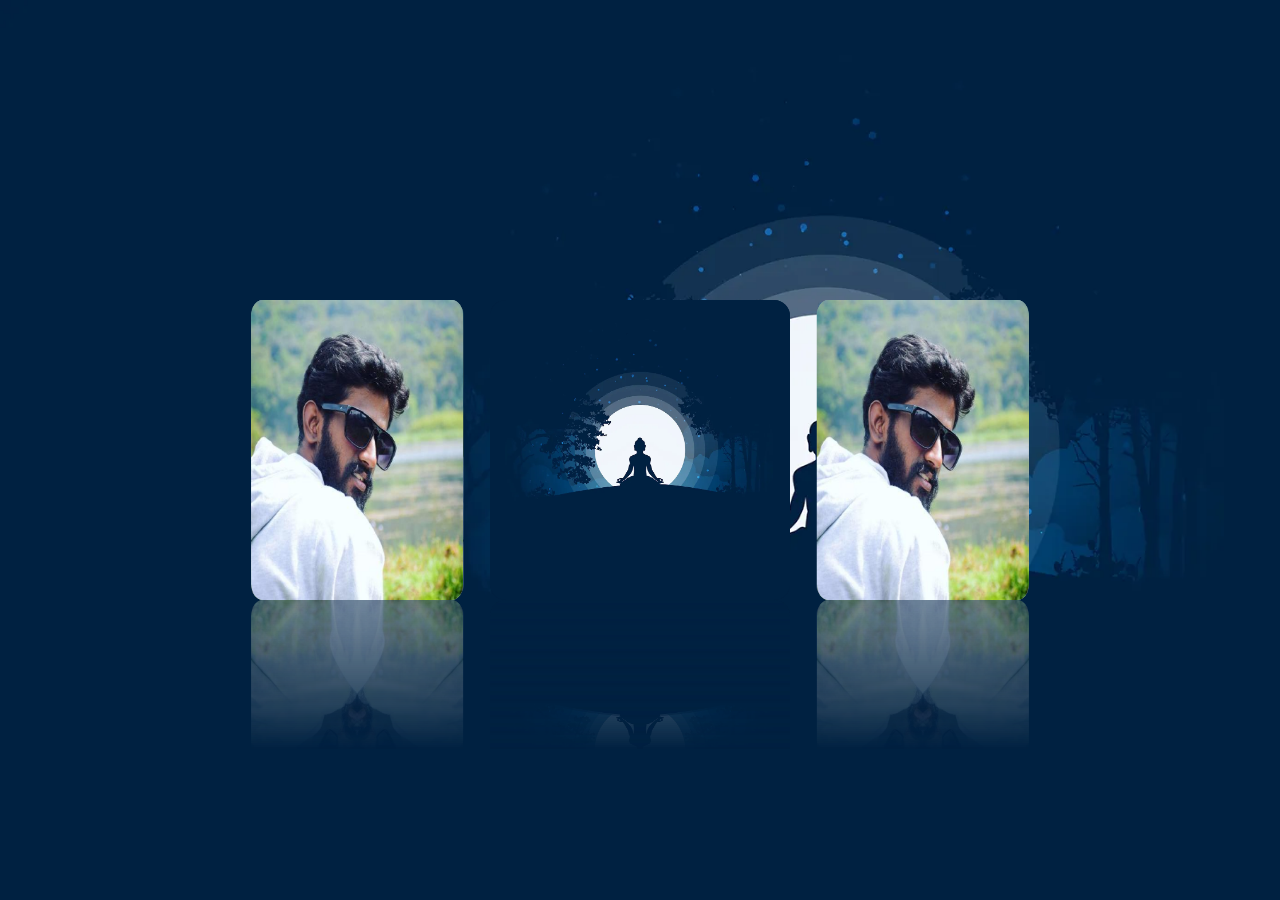
==== 3d.html @ 95ee536e "rel" ====
<!DOCTYPE html>
<html lang="en">

<head>
    <meta charset="UTF-8">
    <meta name="viewport" content="width=device-width, initial-scale=1.0">
    <title>Document</title>

    <style>
        * {
            margin: 0;
            padding: 0;
            box-sizing: border-box;
        }

        body {
            display: flex;
            align-items: center;
            justify-content: center;
            min-height: 100vh;
            background: url(assets/img/buddha.webp);
            background-size: cover;
        }

        .box {
            position: relative;
            width: 300px;
            height: 300px;
            transform-style: preserve-3d;
            animation: animate 20s linear infinite;
        }

        @keyframes animate {
            0% {
                transform: perspective(1000px) rotateY(0deg);
            }

            100% {
                transform: perspective(1000px) rotateY(360deg);
            }
        }

        .box span {
            position: absolute;
            top: 0;
            left: 0;
            width: 100%;
            height: 100%;
            transform-origin: center;
            transform-style: preserve-3d;
            transform: rotateY(calc(var(--i)* 45deg)) translateZ(400px);
            -webkit-box-reflect: below 0px linear-gradient(transparent, transparent, #0000004b);
        }

        .box span img {
            position: absolute;
            top: 0;
            left: 0;
            width: 100%;
            height: 100%;
            border-radius: 1rem;
            object-fit: cover;
        }
    </style>
</head>

<body>
    <div class="box">
        <span style="--i:1;"><img src="assets/img/dini.jpeg" alt=""></span>
        <span style="--i:2;"><img src="assets/img/buddha.webp" alt=""></span>
        <span style="--i:3;"><img src="assets/img/dini.jpeg" alt=""></span>
        <span style="--i:4;"><img src="assets/img/buddha.webp" alt=""></span>
        <span style="--i:5;"><img src="assets/img/dini.jpeg" alt=""></span>
        <span style="--i:6;"><img src="assets/img/buddha.webp" alt=""></span>
        <span style="--i:7;"><img src="assets/img/dini.jpeg" alt=""></span>
        <span style="--i:8;"><img src="assets/img/buddha.webp" alt=""></span>
    </div>
</body>

</html>
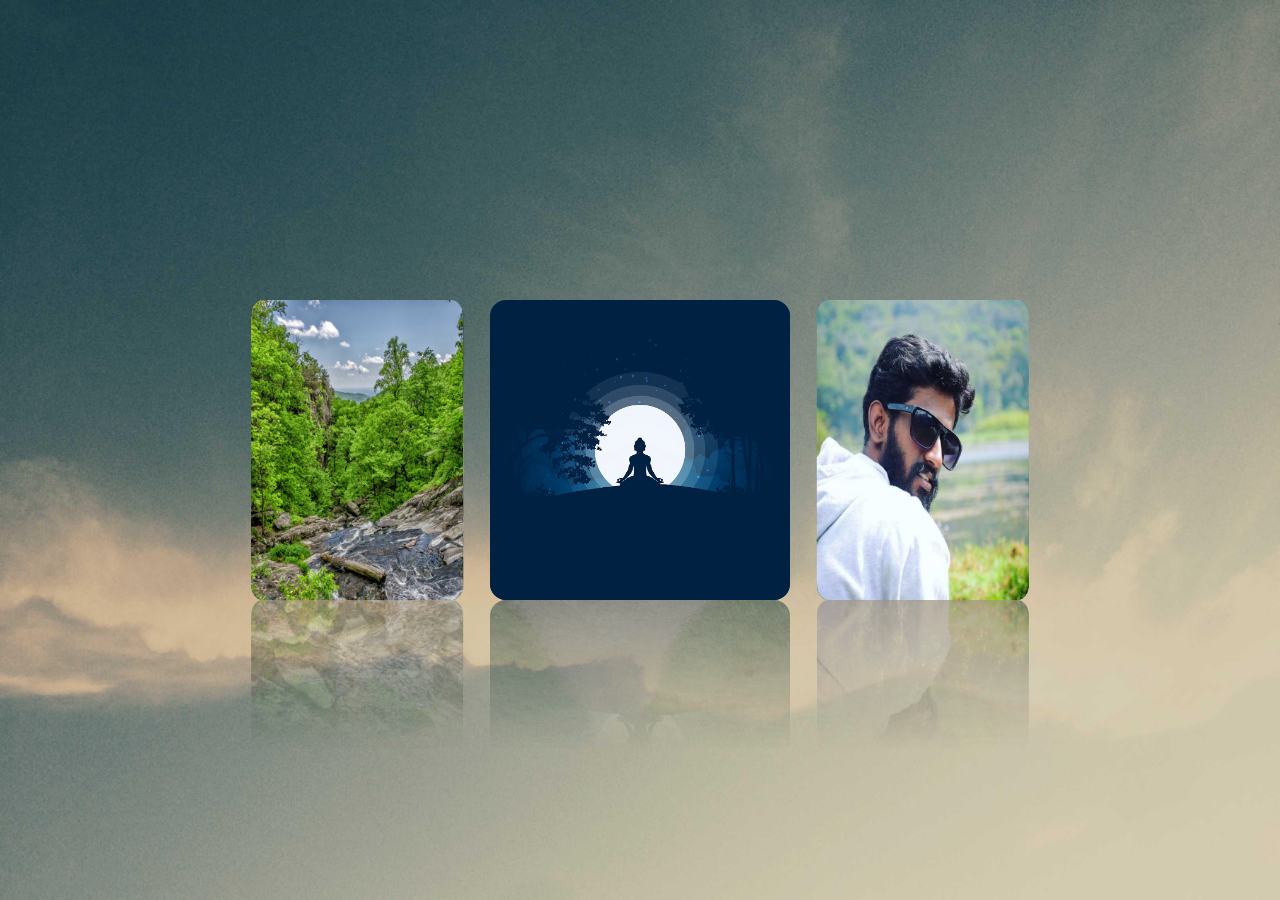
==== commit 633c71c1: "rel" ====
--- a/3d.html
+++ b/3d.html
@@ -18,7 +18,7 @@
             align-items: center;
             justify-content: center;
             min-height: 100vh;
-            background: url(assets/img/buddha.webp);
+            background: url(assets/img/bg.jpeg);
             background-size: cover;
         }
 
@@ -27,7 +27,7 @@
             width: 300px;
             height: 300px;
             transform-style: preserve-3d;
-            animation: animate 20s linear infinite;
+            animation: animate 30s linear infinite;
         }
 
         @keyframes animate {
@@ -67,12 +67,12 @@
 <body>
     <div class="box">
         <span style="--i:1;"><img src="assets/img/dini.jpeg" alt=""></span>
-        <span style="--i:2;"><img src="assets/img/buddha.webp" alt=""></span>
-        <span style="--i:3;"><img src="assets/img/dini.jpeg" alt=""></span>
-        <span style="--i:4;"><img src="assets/img/buddha.webp" alt=""></span>
-        <span style="--i:5;"><img src="assets/img/dini.jpeg" alt=""></span>
-        <span style="--i:6;"><img src="assets/img/buddha.webp" alt=""></span>
-        <span style="--i:7;"><img src="assets/img/dini.jpeg" alt=""></span>
+        <span style="--i:2;"><img src="assets/img/img1.jpeg" alt=""></span>
+        <span style="--i:3;"><img src="assets/img/img2.jpeg" alt=""></span>
+        <span style="--i:4;"><img src="assets/img/img3.jpeg" alt=""></span>
+        <span style="--i:5;"><img src="assets/img/img4.jpeg" alt=""></span>
+        <span style="--i:6;"><img src="assets/img/img5.jpeg" alt=""></span>
+        <span style="--i:7;"><img src="assets/img/img6.jpeg" alt=""></span>
         <span style="--i:8;"><img src="assets/img/buddha.webp" alt=""></span>
     </div>
 </body>
